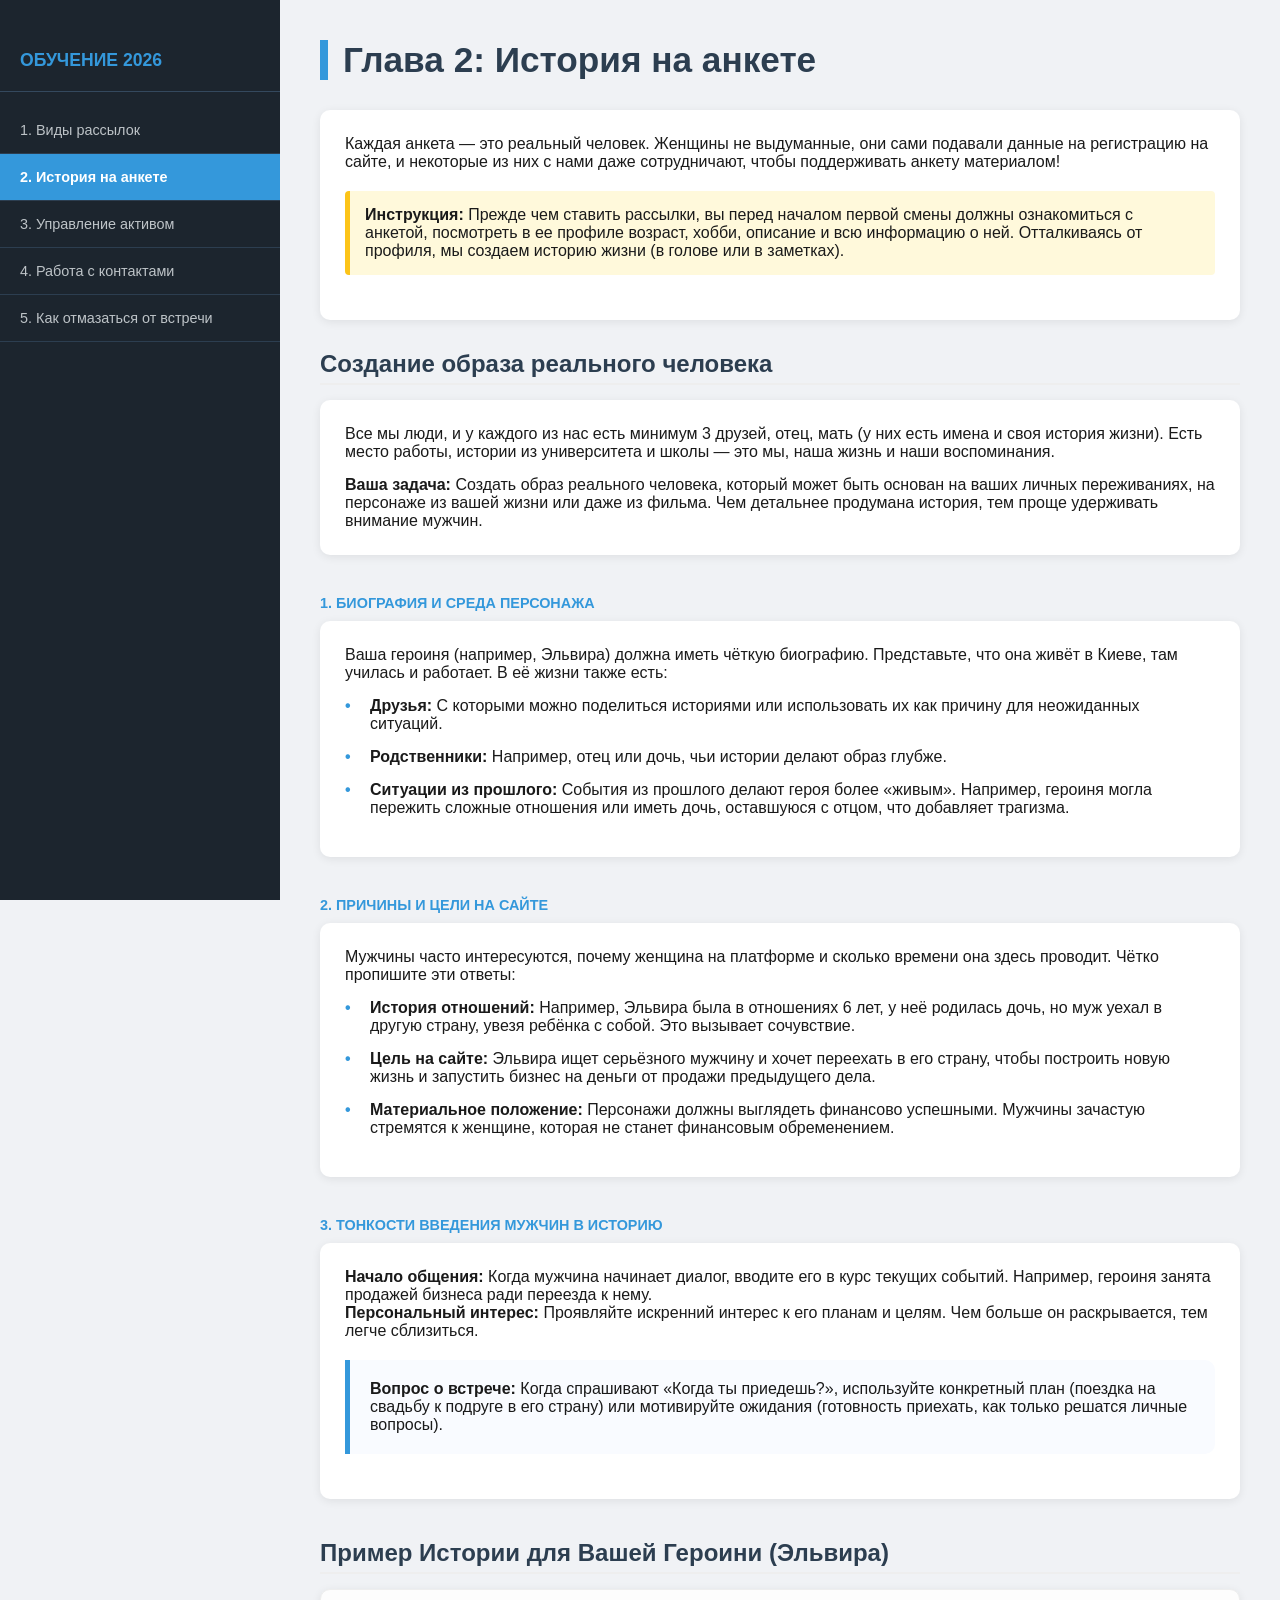
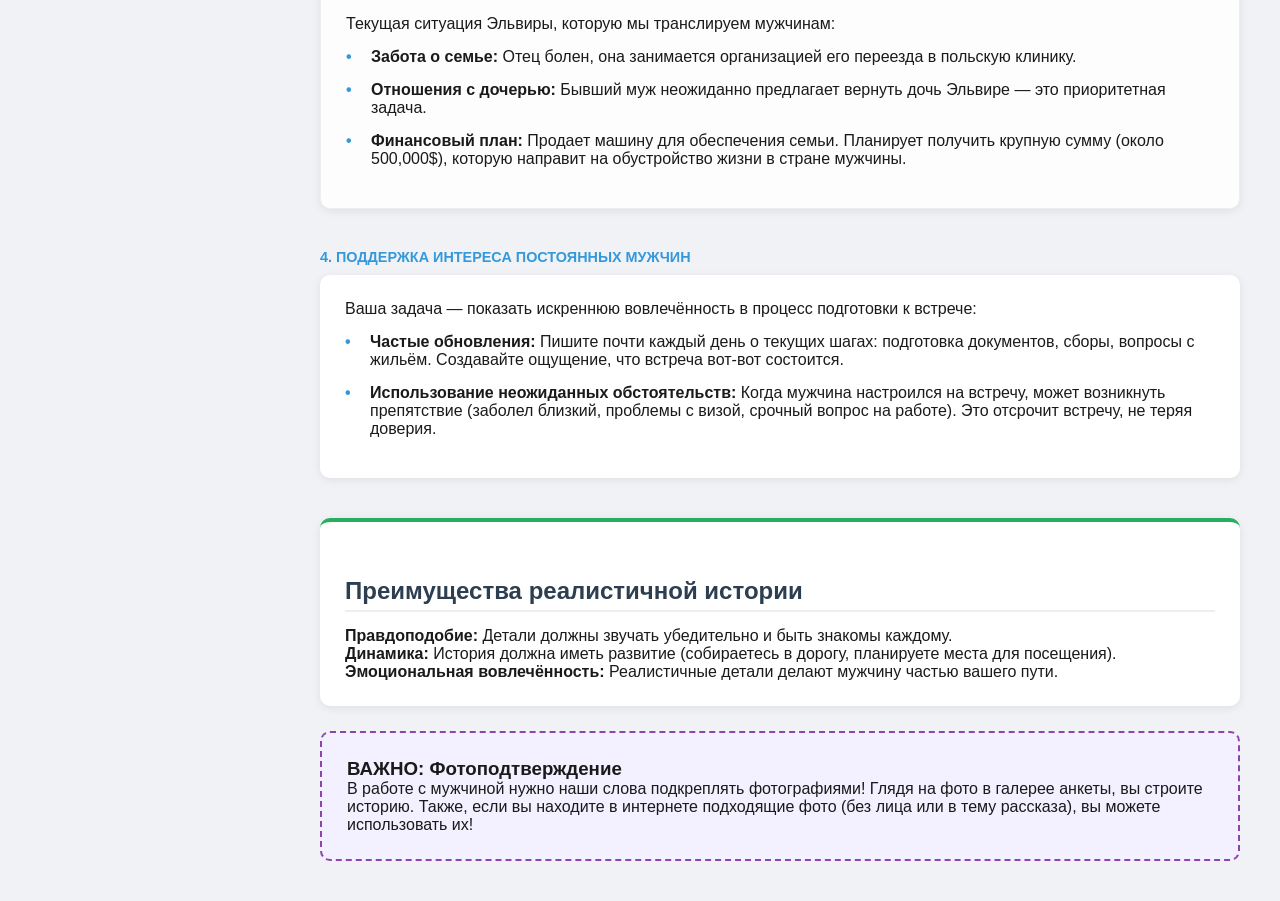
==== chapter2.html @ 6db5c64d "Add files via upload" ====
<!DOCTYPE html>
<html lang="ru">
<head>
    <meta charset="UTF-8">
    <meta name="viewport" content="width=device-width, initial-scale=1.0">
    <title>ОБУЧЕНИЕ 2026 - Глава 2: История на анкете</title>
    <link rel="stylesheet" href="style.css">
    <style>
        .sidebar ul li { padding: 0; }
        .sidebar ul li a { display: block; padding: 15px 20px; color: #bdc3c7; text-decoration: none; width: 100%; }
        .sidebar li.active a { color: white; }
        .content-section { margin-bottom: 40px; }
        .sub-header { color: #3498db; font-weight: bold; text-transform: uppercase; font-size: 0.9rem; margin-bottom: 10px; display: block; }
        .highlight-card { border-left: 5px solid #3498db; background: #f9fbff; padding: 20px; border-radius: 0 10px 10px 0; margin: 20px 0; }
        .info-list { list-style: none; }
        .info-list li { margin-bottom: 15px; position: relative; padding-left: 25px; }
        .info-list li::before { content: "•"; color: #3498db; font-weight: bold; position: absolute; left: 0; }
    </style>
</head>
<body>

    <div class="sidebar">
        <h2>ОБУЧЕНИЕ 2026</h2>
        <ul>
            <li><a href="chapter1.html">1. Виды рассылок</a></li>
            <li class="active"><a href="chapter2.html">2. История на анкете</a></li>
            <li><a href="chapter3.html">3. Управление активом</a></li>
            <li><a href="chapter4.html">4. Работа с контактами</a></li>
            <li><a href="chapter5.html">5. Как отмазаться от встречи</a></li>
        </ul>
    </div>

    <div class="main-content">
        <h1>Глава 2: История на анкете</h1>

        <div class="card">
            <p>Каждая анкета — это реальный человек. Женщины не выдуманные, они сами подавали данные на регистрацию на сайте, и некоторые из них с нами даже сотрудничают, чтобы поддерживать анкету материалом!</p>
            <div class="important-note" style="padding: 15px; border-left: 5px solid #fcc419; background: #fff9db; margin-top: 20px;">
                <b>Инструкция:</b> Прежде чем ставить рассылки, вы перед началом первой смены должны ознакомиться с анкетой, посмотреть в ее профиле возраст, хобби, описание и всю информацию о ней. Отталкиваясь от профиля, мы создаем историю жизни (в голове или в заметках).
            </div>
        </div>

        <div class="content-section">
            <h2>Создание образа реального человека</h2>
            <div class="card">
                <p>Все мы люди, и у каждого из нас есть минимум 3 друзей, отец, мать (у них есть имена и своя история жизни). Есть место работы, истории из университета и школы — это мы, наша жизнь и наши воспоминания.</p>
                <p style="margin-top: 15px;"><b>Ваша задача:</b> Создать образ реального человека, который может быть основан на ваших личных переживаниях, на персонаже из вашей жизни или даже из фильма. Чем детальнее продумана история, тем проще удерживать внимание мужчин.</p>
            </div>
        </div>

        <div class="content-section">
            <span class="sub-header">1. Биография и Среда Персонажа</span>
            <div class="card">
                <p>Ваша героиня (например, Эльвира) должна иметь чёткую биографию. Представьте, что она живёт в Киеве, там училась и работает. В её жизни также есть:</p>
                <ul class="info-list" style="margin-top: 15px;">
                    <li><b>Друзья:</b> С которыми можно поделиться историями или использовать их как причину для неожиданных ситуаций.</li>
                    <li><b>Родственники:</b> Например, отец или дочь, чьи истории делают образ глубже.</li>
                    <li><b>Ситуации из прошлого:</b> События из прошлого делают героя более «живым». Например, героиня могла пережить сложные отношения или иметь дочь, оставшуюся с отцом, что добавляет трагизма.</li>
                </ul>
            </div>
        </div>

        <div class="content-section">
            <span class="sub-header">2. Причины и Цели на Сайте</span>
            <div class="card">
                <p>Мужчины часто интересуются, почему женщина на платформе и сколько времени она здесь проводит. Чётко пропишите эти ответы:</p>
                <ul class="info-list" style="margin-top: 15px;">
                    <li><b>История отношений:</b> Например, Эльвира была в отношениях 6 лет, у неё родилась дочь, но муж уехал в другую страну, увезя ребёнка с собой. Это вызывает сочувствие.</li>
                    <li><b>Цель на сайте:</b> Эльвира ищет серьёзного мужчину и хочет переехать в его страну, чтобы построить новую жизнь и запустить бизнес на деньги от продажи предыдущего дела.</li>
                    <li><b>Материальное положение:</b> Персонажи должны выглядеть финансово успешными. Мужчины зачастую стремятся к женщине, которая не станет финансовым обременением.</li>
                </ul>
            </div>
        </div>

        <div class="content-section">
            <span class="sub-header">3. Тонкости введения мужчин в историю</span>
            <div class="card">
                <p><b>Начало общения:</b> Когда мужчина начинает диалог, вводите его в курс текущих событий. Например, героиня занята продажей бизнеса ради переезда к нему.</p>
                <p><b>Персональный интерес:</b> Проявляйте искренний интерес к его планам и целям. Чем больше он раскрывается, тем легче сблизиться.</p>
                <div class="highlight-card">
                    <b>Вопрос о встрече:</b> Когда спрашивают «Когда ты приедешь?», используйте конкретный план (поездка на свадьбу к подруге в его страну) или мотивируйте ожидания (готовность приехать, как только решатся личные вопросы).
                </div>
            </div>
        </div>

        <div class="content-section">
            <h2>Пример Истории для Вашей Героини (Эльвира)</h2>
            <div class="card" style="background: #fdfdfd; border: 1px solid #eee;">
                <p>Текущая ситуация Эльвиры, которую мы транслируем мужчинам:</p>
                <ul class="info-list" style="margin-top: 15px;">
                    <li><b>Забота о семье:</b> Отец болен, она занимается организацией его переезда в польскую клинику.</li>
                    <li><b>Отношения с дочерью:</b> Бывший муж неожиданно предлагает вернуть дочь Эльвире — это приоритетная задача.</li>
                    <li><b>Финансовый план:</b> Продает машину для обеспечения семьи. Планирует получить крупную сумму (около 500,000$), которую направит на обустройство жизни в стране мужчины.</li>
                </ul>
            </div>
        </div>

        <div class="content-section">
            <span class="sub-header">4. Поддержка интереса постоянных мужчин</span>
            <div class="card">
                <p>Ваша задача — показать искреннюю вовлечённость в процесс подготовки к встрече:</p>
                <ul class="info-list" style="margin-top: 15px;">
                    <li><b>Частые обновления:</b> Пишите почти каждый день о текущих шагах: подготовка документов, сборы, вопросы с жильём. Создавайте ощущение, что встреча вот-вот состоится.</li>
                    <li><b>Использование неожиданных обстоятельств:</b> Когда мужчина настроился на встречу, может возникнуть препятствие (заболел близкий, проблемы с визой, срочный вопрос на работе). Это отсрочит встречу, не теряя доверия.</li>
                </ul>
            </div>
        </div>

        <div class="card" style="border-top: 4px solid #27ae60;">
            <h2>Преимущества реалистичной истории</h2>
            <p><b>Правдоподобие:</b> Детали должны звучать убедительно и быть знакомы каждому.</p>
            <p><b>Динамика:</b> История должна иметь развитие (собираетесь в дорогу, планируете места для посещения).</p>
            <p><b>Эмоциональная вовлечённость:</b> Реалистичные детали делают мужчину частью вашего пути.</p>
        </div>

        <div class="task-box">
            <h3>ВАЖНО: Фотоподтверждение</h3>
            <p>В работе с мужчиной нужно наши слова подкреплять фотографиями! Глядя на фото в галерее анкеты, вы строите историю. Также, если вы находите в интернете подходящие фото (без лица или в тему рассказа), вы можете использовать их!</p>
        </div>
    </div>

</body>
</html>
---- style.css ----
* { box-sizing: border-box; margin: 0; padding: 0; font-family: 'Arial', sans-serif; }
body { display: flex; background-color: #f0f2f5; color: #1a1a1a; min-height: 100vh; }

.sidebar { width: 280px; background-color: #1c252e; color: #ecf0f1; position: fixed; height: 100%; padding: 20px 0; }
.sidebar h2 { padding: 0 20px 20px; font-size: 1.1rem; border-bottom: 1px solid #34495e; color: #3498db; }
.sidebar ul { list-style: none; margin-top: 10px; }
.sidebar a { text-decoration: none; color: #bdc3c7; }
.sidebar li { padding: 15px 20px; border-bottom: 1px solid #2c3e50; cursor: pointer; font-size: 0.9rem; transition: 0.2s; }
.sidebar li:hover { background-color: #2c3e50; color: white; }
.sidebar li.active { background-color: #3498db; color: white; font-weight: bold; }

.main-content { margin-left: 280px; padding: 40px; width: calc(100% - 280px); }
h1 { font-size: 2.2rem; color: #2c3e50; margin-bottom: 30px; border-left: 8px solid #3498db; padding-left: 15px; }
h2 { font-size: 1.5rem; margin: 30px 0 15px; color: #2c3e50; border-bottom: 2px solid #eee; padding-bottom: 5px; }

.card { background: white; border-radius: 10px; padding: 25px; margin-bottom: 25px; box-shadow: 0 2px 10px rgba(0,0,0,0.08); }
.type-tag { display: inline-block; padding: 4px 12px; border-radius: 20px; font-size: 0.75rem; font-weight: bold; text-transform: uppercase; margin-bottom: 10px; }
.tag-bot { background: #e1f5fe; color: #0288d1; }
.tag-read { background: #fff3e0; color: #ef6c00; }
.tag-inbox { background: #e8f5e9; color: #2e7d32; }

.mail-example { background: #f8f9fa; border: 1px solid #e0e0e0; padding: 15px; border-radius: 6px; margin: 10px 0; font-style: italic; line-height: 1.4; }
.audience-grid { display: grid; grid-template-columns: 1fr 1fr; gap: 20px; margin-top: 15px; }
.audience-item { border: 1px solid #eee; padding: 15px; border-radius: 8px; }
.audience-item b { color: #2c3e50; display: block; margin-bottom: 5px; }

.rules-container { display: flex; gap: 20px; }
.rule-box { flex: 1; padding: 20px; border-radius: 8px; }
.rule-allow { background-color: #ebfaef; border-top: 4px solid #27ae60; }
.rule-deny { background-color: #fdf2f2; border-top: 4px solid #e74c3c; }

.important-note { background: #fff9db; border-left: 5px solid #fcc419; padding: 15px; border-radius: 4px; margin: 20px 0; }
.task-box { background: #f3f0ff; border: 2px dashed #8e44ad; padding: 25px; border-radius: 10px; }
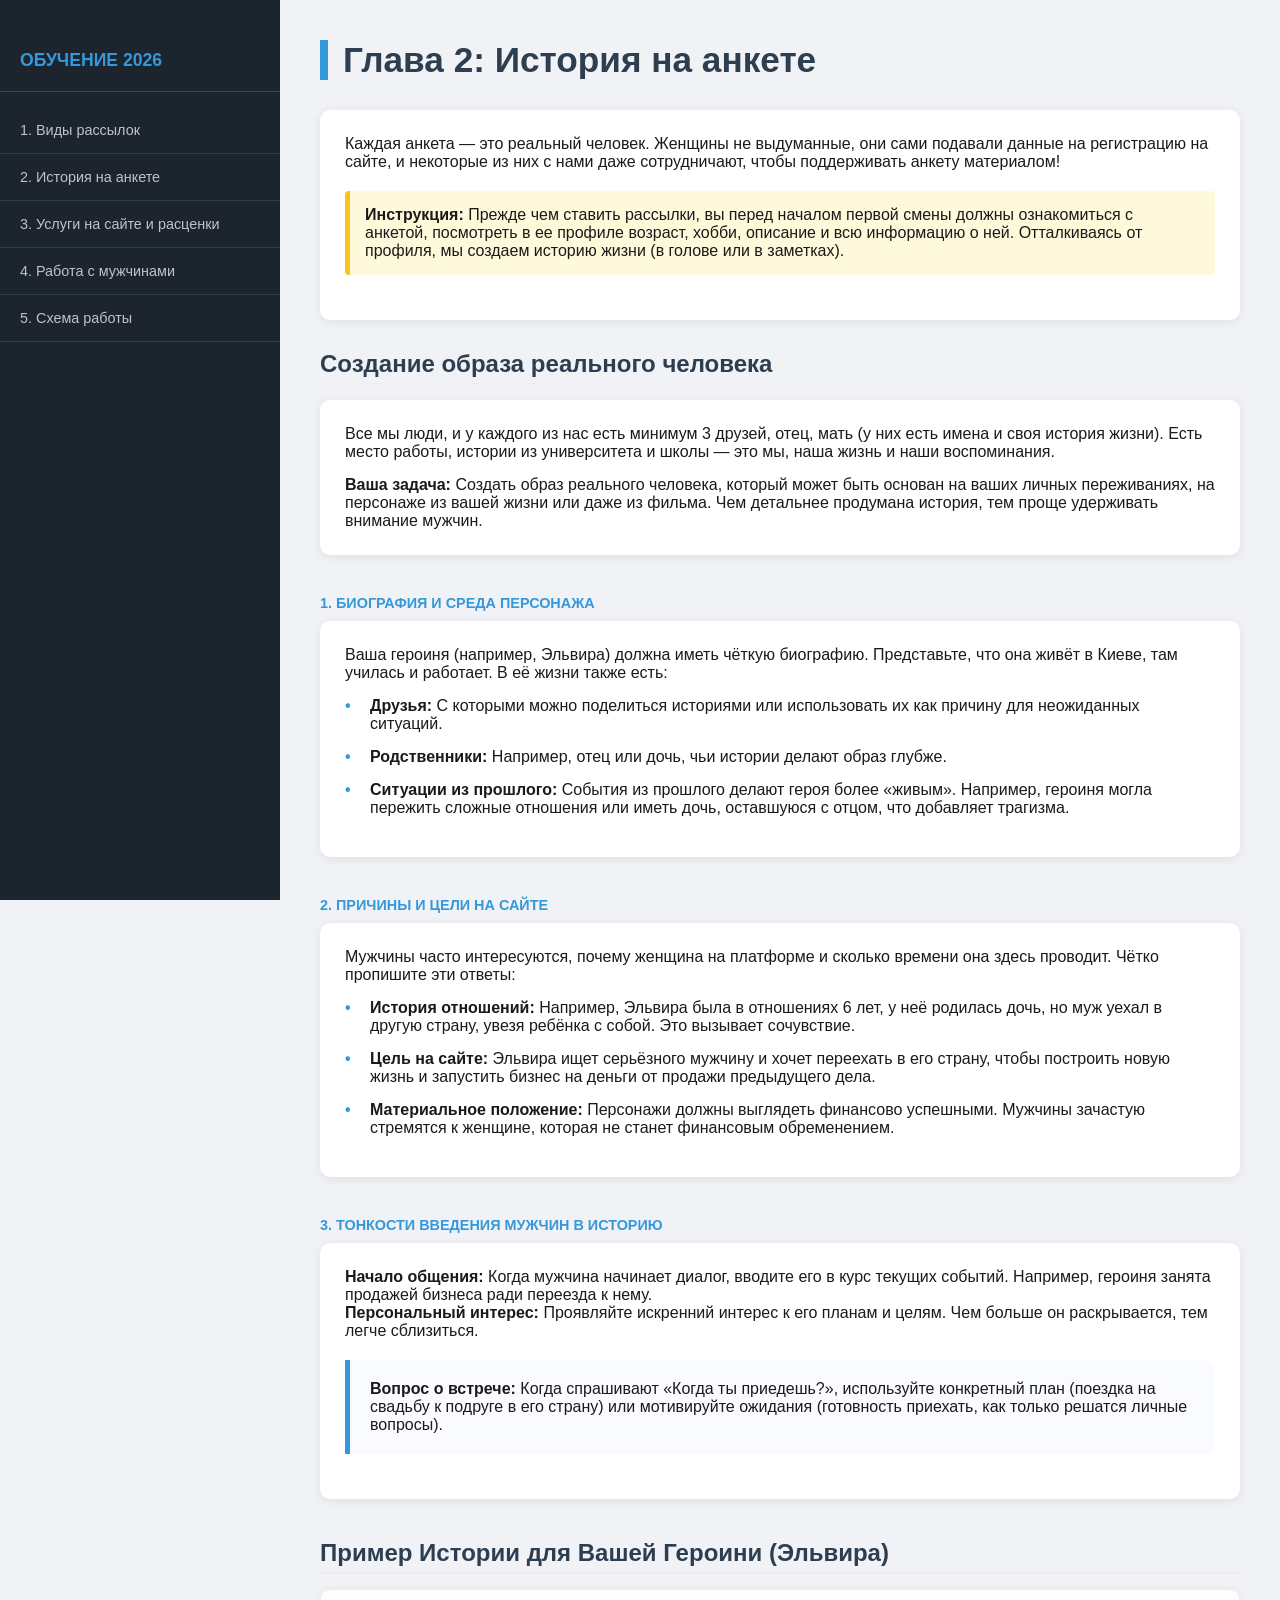
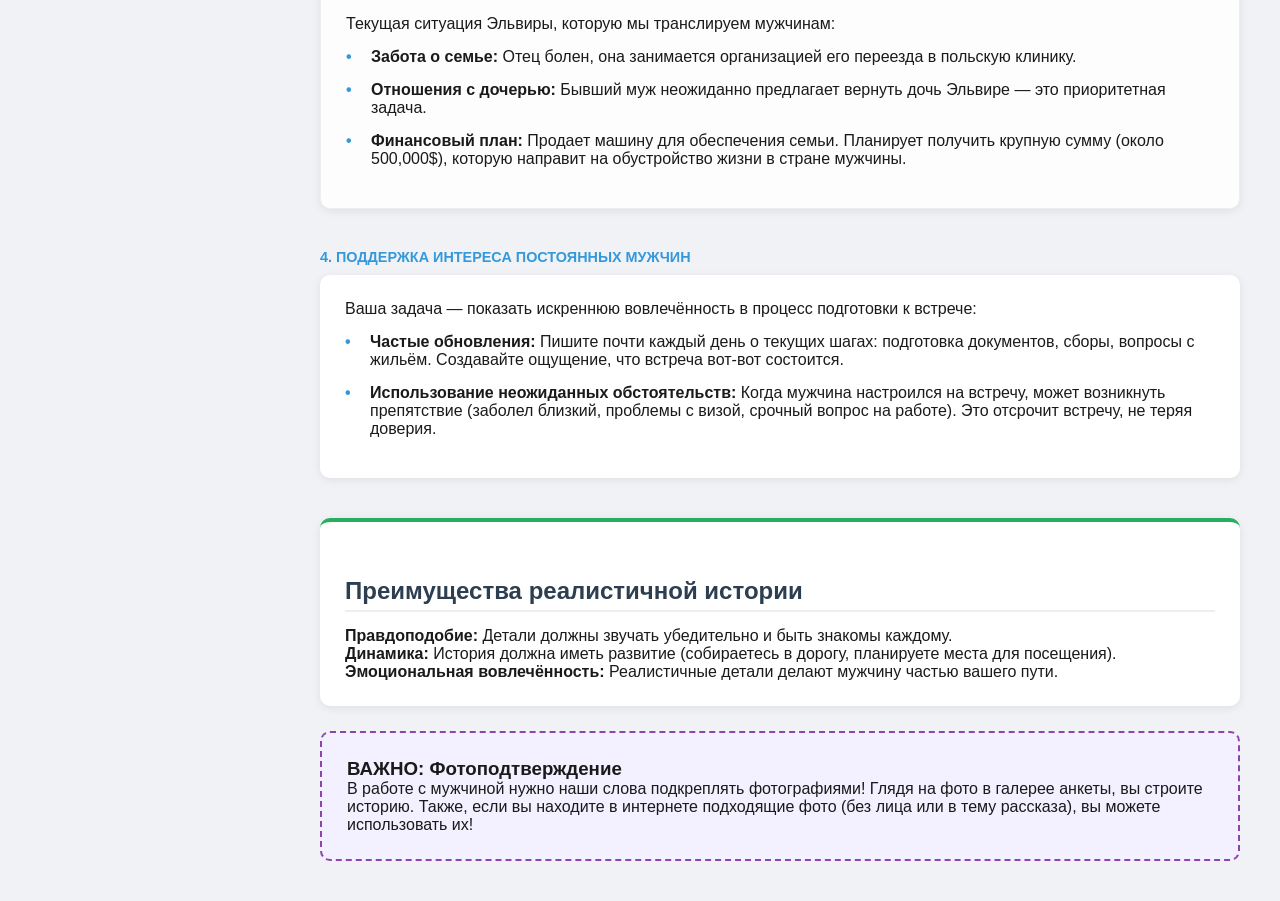
==== commit a47fe090: "Update chapter2.html" ====
--- a/chapter2.html
+++ b/chapter2.html
@@ -20,15 +20,15 @@
 <body>
 
     <div class="sidebar">
-        <h2>ОБУЧЕНИЕ 2026</h2>
-        <ul>
-            <li><a href="chapter1.html">1. Виды рассылок</a></li>
-            <li class="active"><a href="chapter2.html">2. История на анкете</a></li>
-            <li><a href="chapter3.html">3. Управление активом</a></li>
-            <li><a href="chapter4.html">4. Работа с контактами</a></li>
-            <li><a href="chapter5.html">5. Как отмазаться от встречи</a></li>
-        </ul>
-    </div>
+    <h2>ОБУЧЕНИЕ 2026</h2>
+    <ul>
+        <li><a href="index.html">1. Виды рассылок</a></li>
+        <li><a href="chapter2.html">2. История на анкете</a></li>
+        <li><a href="chapter3.html">3. Услуги на сайте и расценки</a></li>
+        <li><a href="chapter4.html">4. Работа с мужчинами</a></li>
+        <li><a href="chapter5.html">5. Схема работы</a></li>
+    </ul>
+</div>
 
     <div class="main-content">
         <h1>Глава 2: История на анкете</h1>
